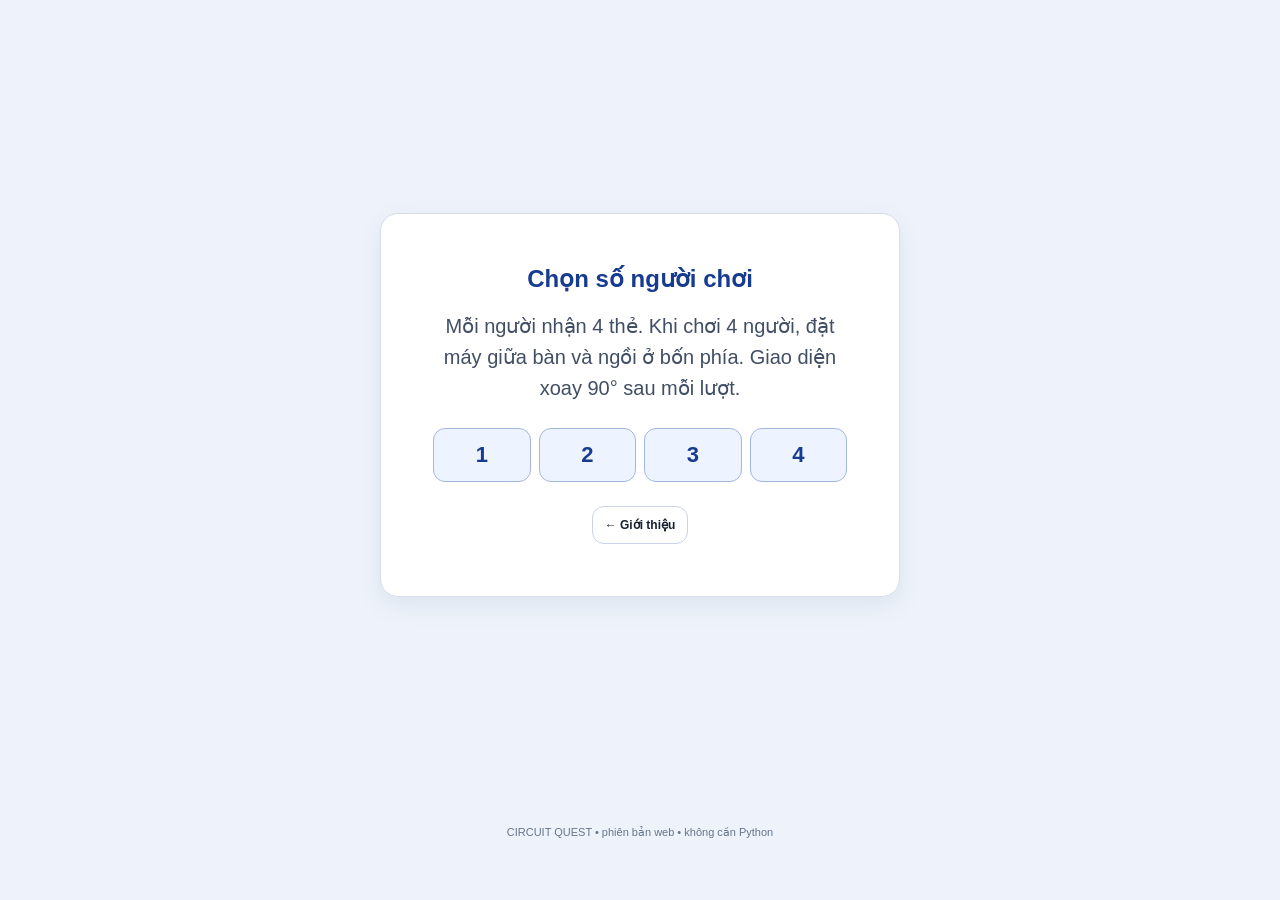
==== play.html @ 6aaeb9d3 "Đặt bài trên tay cùng các nút lượt cạnh phải bàn" ====
<!doctype html>
<html lang="vi">
<head>
  <meta charset="utf-8">
  <meta name="viewport" content="width=device-width,initial-scale=1,viewport-fit=cover">
  <meta name="theme-color" content="#173b8f">
  <title>Chơi Circuit Quest</title>
  <link rel="stylesheet" href="style.css?v=hand-sidebar">
</head>
<body>
  <main id="setup" class="setup-screen">
    <section class="panel setup-box">
      <h1>Chọn số người chơi</h1>
      <p>Mỗi người nhận 4 thẻ. Khi chơi 4 người, đặt máy giữa bàn và ngồi ở bốn phía. Giao diện xoay 90° sau mỗi lượt.</p>
      <div class="player-options" aria-label="Số người chơi">
        <button data-players="1" aria-label="1 người chơi">1</button>
        <button data-players="2" aria-label="2 người chơi">2</button>
        <button data-players="3" aria-label="3 người chơi">3</button>
        <button data-players="4" aria-label="4 người chơi">4</button>
      </div>
      <a href="index.html" class="small-btn">← Giới thiệu</a>
    </section>
  </main>
  <section id="handoff" class="setup-screen" hidden>
    <div class="panel setup-box"><h1 id="handoffTitle"></h1><p>Chuyền thiết bị cho người chơi đến lượt.</p><button id="readyBtn" class="primary-btn">Xem bài của tôi</button></div>
  </section>
  <div id="playScreen" hidden>
  <header class="topbar">
    <div>
      <a class="brand" href="index.html" aria-label="Circuit Quest – về trang giới thiệu">CIRCUIT QUEST</a>
      <div id="turnLabel" class="subtitle" aria-live="polite"></div>
    </div>
    <div id="status" class="status-pill">Sẵn sàng</div>
  </header>

  <main class="app-shell">
    <section class="panel mission-panel">
          <div class="section-title">NHIỆM VỤ</div>
          <div id="missionBox" class="mission-box">
            <div class="empty-title">CHƯA CÓ NHIỆM VỤ</div>
            <div class="muted">Chọn DỄ / TRUNG BÌNH / KHÓ rồi bấm TẠO NHIỆM VỤ.</div>
          </div>
        </section>

    <section class="panel control-panel">
      <div class="section-title">CHỌN MỨC ĐỘ</div>
      <div class="mode-grid">
        <button class="mode-btn active easy" data-mode="EASY">DỄ</button>
        <button class="mode-btn medium" data-mode="MEDIUM">TRUNG BÌNH</button>
        <button class="mode-btn hard" data-mode="HARD">KHÓ</button>
      </div>
      <button id="newMissionBtn" class="primary-btn">⚡ TẠO NHIỆM VỤ</button>
      <button id="resetBtn" class="secondary-btn">↺ DỌN BÀN</button>
    </section>

    <section class="panel board-panel">
        <div class="board-header">
          <div>
            <div class="section-title">BÀN CHƠI 25 Ô</div>
            <div id="boardHint" class="hint">Chạm ô trống để đặt linh kiện. Chạm thẻ đã đặt để chọn thẻ đó.</div>
          </div>
          <div class="board-actions">
            <button id="removeBtn" class="small-btn">🗑 GỠ THẺ</button>
            <button id="clearSelectionBtn" class="small-btn">✕ BỎ CHỌN</button>
            <button id="checkBtn" class="success-btn">✓ KIỂM TRA MẠCH</button>
          </div>
        </div>

        <div class="board-row">
          <div id="board" class="board" aria-label="Bàn chơi 25 ô"></div>
          <aside class="player-sidebar" aria-label="Thao tác lượt và bài trên tay">
            <section id="turnControls" class="turn-controls">
              <strong id="pileLabel"></strong>
              <button id="drawBtn" class="small-btn">Rút 1 thẻ</button>
              <button id="nextBtn" class="small-btn">Kết thúc lượt →</button>
            </section>
            <section class="inventory-panel">
              <div class="section-title">BÀI TRÊN TAY</div>
              <div id="selectionHint" class="selection-hint">Chưa chọn linh kiện.</div>
              <div id="inventory" class="inventory"></div>
            </section>
          </aside>
        </div>

        <div class="legend">
          <span><i class="dot source"></i>Nguồn</span>
          <span><i class="dot load"></i>Điện trở / đèn</span>
          <span><i class="dot wire"></i>Dây dẫn</span>
          <span><i class="dot meter"></i>Đồng hồ</span>
        </div>
      </section>

    <section class="panel result-panel">
      <div class="section-title">KẾT QUẢ KIỂM TRA</div>
      <div id="result" class="result neutral">Chưa kiểm tra.</div>
    </section>

    <section class="panel help-panel">
      <details>
        <summary>Ảnh linh kiện của bạn</summary>
        <p>Website đã sẵn sàng đọc ảnh riêng của bạn. Đặt ảnh vào <code>assets/cards/</code> với tên <code>A01.png</code> đến <code>A15.png</code>. Mỗi ảnh sẽ tự xuất hiện trong kho và trên thẻ tương ứng.</p>
      </details>
    </section>
  </main>

  </div>
  <footer class="footer">CIRCUIT QUEST • phiên bản web • không cần Python</footer>
  <script src="app.js?v=board-layout"></script>
</body>
</html>
---- style.css ----
:root{
  --blue:#173b8f;
  --blue2:#2858bd;
  --green:#15803d;
  --red:#b91c1c;
  --orange:#b45309;
  --line:#d7ddea;
  --bg:#eef3fb;
  --panel:#ffffff;
  --text:#182230;
  --muted:#64748b;
  --shadow:0 8px 26px rgba(20,45,90,.08);
}
*{box-sizing:border-box}
html,body{margin:0;min-height:100%;font-family:Inter,Segoe UI,Arial,sans-serif;background:var(--bg);color:var(--text)}
body{padding-bottom:env(safe-area-inset-bottom)}
button{font:inherit;touch-action:manipulation;cursor:pointer}
code{font-family:ui-monospace,SFMono-Regular,Consolas,monospace}
.topbar{position:sticky;top:0;z-index:30;display:flex;align-items:center;justify-content:space-between;padding:12px 18px;background:linear-gradient(135deg,#15367f,#2858bd);color:#fff;box-shadow:0 3px 14px rgba(0,0,0,.14)}
.brand{font-size:clamp(23px,3.2vw,34px);font-weight:900;letter-spacing:.5px}.subtitle{opacity:.9;font-size:12px;margin-top:2px}
.status-pill{padding:7px 11px;border-radius:999px;background:rgba(255,255,255,.14);font-weight:800;font-size:12px;white-space:nowrap}
.app-shell{max-width:1540px;margin:0 auto;padding:14px}
.panel{background:var(--panel);border:1px solid var(--line);border-radius:18px;box-shadow:var(--shadow)}
.control-panel{padding:14px}.section-title{font-weight:900;color:var(--blue);font-size:15px;letter-spacing:.3px}
.mode-grid{display:grid;grid-template-columns:repeat(3,1fr);gap:10px;margin:12px 0}
.mode-btn,.primary-btn,.secondary-btn,.small-btn,.success-btn{border:1px solid #c9d2e6;border-radius:12px;padding:11px 12px;background:#fff;font-weight:800}
.mode-btn{min-height:48px}.mode-btn.active{border:2px solid var(--blue);background:#eaf0ff;color:var(--blue)}
.mode-btn.easy.active{box-shadow:inset 0 -4px 0 #5b8def}.mode-btn.medium.active{box-shadow:inset 0 -4px 0 #d99f25}.mode-btn.hard.active{box-shadow:inset 0 -4px 0 #c94b4b}
.primary-btn{width:100%;background:var(--blue);color:#fff;border-color:var(--blue);min-height:48px}.secondary-btn{width:100%;margin-top:8px;background:#f8fafc}
.layout{display:grid;grid-template-columns:minmax(320px,410px) 1fr;gap:14px;margin-top:14px}.left-column{display:flex;flex-direction:column;gap:14px}
.mission-panel,.inventory-panel,.board-panel,.result-panel,.help-panel{padding:14px}.mission-box{margin-top:10px;border:1px solid #c9d7ee;border-radius:16px;padding:14px;background:linear-gradient(180deg,#f8fbff,#ffffff);min-height:265px}
.empty-title{font-weight:900;font-size:18px;margin-bottom:8px}.muted,.hint{color:var(--muted);font-size:12px;line-height:1.5}
.mission-top{display:flex;align-items:flex-start;justify-content:space-between;gap:12px}.mission-title{font-size:21px;font-weight:900;line-height:1.2}.difficulty-tag{font-weight:900;padding:6px 9px;border-radius:999px;background:#eaf0ff;color:var(--blue);font-size:11px;white-space:nowrap}
.mission-summary{margin-top:12px;display:grid;gap:8px}.mission-block{border:1px solid #e2e8f0;border-radius:12px;padding:10px;background:#fff}.mission-block .label{font-size:10px;letter-spacing:.5px;color:#64748b;font-weight:900;margin-bottom:3px}.mission-block .value{font-size:13px;line-height:1.45;font-weight:750}.goal-box{margin-top:10px;padding:12px;border-radius:13px;background:#fff8d9;border:1px solid #eed47c}.goal-label{font-size:10px;letter-spacing:.5px;color:#8a6110;font-weight:900}.goal-value{font-size:25px;font-weight:950;color:#7a5200;margin-top:2px}.parts{display:grid;gap:6px}.part-row{display:flex;align-items:center;justify-content:space-between;gap:8px;font-size:12px;padding:5px 0;border-bottom:1px dashed #e5e7eb}.part-row:last-child{border-bottom:0}.part-name{font-weight:750}.part-count{font-weight:900;color:var(--blue)}
.selection-hint{margin-top:8px;padding:8px 10px;border-radius:10px;background:#eef4ff;border:1px solid #bfd1f4;color:#1e40af;font-size:12px;font-weight:800;min-height:36px;display:flex;align-items:center}
.inventory{display:grid;grid-template-columns:repeat(2,minmax(0,1fr));gap:8px;margin-top:10px;max-height:620px;overflow:auto;padding:2px}.card-btn{min-height:112px;border-radius:14px;border:1px solid #cbd5e1;padding:7px;background:#fff;text-align:left;position:relative;display:grid;grid-template-columns:72px 1fr;gap:8px;align-items:center}.card-btn:disabled{opacity:.35;cursor:not-allowed}.card-btn.selected{outline:3px solid #8ab1ff;background:#eef4ff}.card-btn.selected::after{content:'ĐANG CHỌN';position:absolute;top:5px;right:6px;font-size:8px;font-weight:900;color:#1d4ed8}.card-art{width:72px;height:84px;border-radius:10px;background:#f8fafc;display:flex;align-items:center;justify-content:center;overflow:hidden;border:1px solid #e2e8f0}.card-art img,.board-art img{width:100%;height:100%;object-fit:contain;display:block}.card-copy{min-width:0}.card-name{font-weight:900;font-size:12px;line-height:1.25}.card-meta{display:flex;justify-content:space-between;gap:5px;color:#64748b;font-size:10px;margin-top:6px}.stock{font-weight:900;color:#334155}.stock.empty{color:#b91c1c}.art-fallback{font-size:11px;font-weight:950;text-align:center;color:#475569;padding:4px}.asset-missing{font-size:8px;color:#94a3b8;text-align:center;padding:3px}.art-fallback{display:none}
.wire-svg{width:70px;height:82px}.wire-svg.board-wire{width:74%;height:74%;max-width:90px;max-height:90px}.wire-line{stroke:#8b5a22;stroke-width:8;stroke-linecap:round}.wire-port{fill:#d7a957}.wire-center{fill:#9c6d2d}.wire-invalid{stroke:#dc2626;stroke-width:2;stroke-dasharray:3 3;fill:none}
.board-panel{min-width:0}.board-header{display:flex;justify-content:space-between;gap:12px;align-items:flex-start;margin-bottom:10px}.board-actions{display:flex;gap:8px;flex-wrap:wrap;justify-content:flex-end}.small-btn{font-size:12px}.small-btn:disabled{opacity:.45}.success-btn{background:#15803d;color:#fff;border-color:#15803d;min-height:44px}
.board{display:grid;grid-template-columns:repeat(5,minmax(78px,1fr));gap:8px;max-width:930px;margin:0 auto}.cell{aspect-ratio:1;min-height:92px;border:2px solid #d9dfeb;border-radius:14px;background:#f8fafc;display:flex;flex-direction:column;align-items:center;justify-content:center;position:relative;transition:.15s;padding:6px;overflow:hidden}.cell.empty:hover{border-color:#7da4ea;transform:translateY(-1px)}.cell.selected{outline:4px solid #bcd2ff}.cell-num{font-size:9px;color:#94a3b8;font-weight:900;position:absolute;top:6px;left:6px;z-index:3}.cell-code{font-weight:900;font-size:14px;margin-top:3px}.cell-name{font-size:9px;color:#475569;margin-top:3px;text-align:center;padding:0 3px;line-height:1.2}.cell-info{font-size:8px;color:#64748b;margin-top:3px}.cell[data-kind="source"]{background:#eaf4ff}.cell[data-kind="resistor"],.cell[data-kind="lamp"]{background:#fff8da}.cell[data-kind="wire"]{background:#f1f5f9}.cell[data-kind="ammeter"],.cell[data-kind="voltmeter"]{background:#eef9ea}.cell.invalid{border-color:#ef4444;background:#fff1f2}.board-art{width:72px;height:66px;display:flex;align-items:center;justify-content:center}.board-art img{max-width:100%;max-height:100%;object-fit:contain}.selection-badge{position:absolute;right:6px;top:6px;background:#1d4ed8;color:#fff;border-radius:999px;font-size:8px;padding:3px 5px;font-weight:900;z-index:4}
.legend{display:flex;gap:14px;flex-wrap:wrap;margin-top:12px;justify-content:center;font-size:11px;color:#64748b}.dot{width:10px;height:10px;display:inline-block;border-radius:50%;margin-right:5px;vertical-align:-1px}.dot.source{background:#73a7ee}.dot.load{background:#f3cf54}.dot.wire{background:#94a3b8}.dot.meter{background:#70b36b}
.result{margin-top:10px;border-radius:14px;padding:14px;font-weight:750;line-height:1.55;white-space:pre-line}.result.neutral{background:#f8fafc;border:1px solid var(--line);color:#475569}.result.success{background:#ecfdf3;border:1px solid #9bd8b3;color:#166534}.result.fail{background:#fff1f2;border:1px solid #f1b0b8;color:#991b1b}.result.warn{background:#fff8eb;border:1px solid #f5cc88;color:#92400e}
.help-panel details{font-size:12px;color:#475569}.help-panel summary{cursor:pointer;font-weight:850;color:#334155}.help-panel p{line-height:1.5}
.footer{text-align:center;color:#64748b;font-size:11px;padding:16px}
@media (max-width:980px){.layout{grid-template-columns:1fr}.inventory{max-height:none}.board-header{flex-direction:column}.board-actions{justify-content:flex-start}.board{max-width:800px}}
@media (max-width:700px) and (orientation:portrait){.app-shell{padding:8px}.topbar{padding:10px 12px}.brand{font-size:22px}.subtitle{font-size:10px}.mode-grid{grid-template-columns:1fr}.layout{grid-template-columns:1fr}.inventory{grid-template-columns:repeat(2,minmax(0,1fr));max-height:none}.card-btn{grid-template-columns:58px 1fr;min-height:96px}.card-art{width:58px;height:72px}.board{gap:5px}.cell{min-height:62px;border-radius:11px}.cell-num{font-size:7px;top:4px;left:4px}.cell-code{font-size:12px}.cell-name{font-size:7px}.cell-info{font-size:7px}.board-art{width:50px;height:46px}.board-actions{width:100%}.small-btn,.success-btn{flex:1;min-height:42px}.mission-title{font-size:18px}.goal-value{font-size:22px}}
@media (orientation:landscape) and (max-height:720px){
  .app-shell{padding:10px;max-width:1500px}.topbar{padding:8px 14px}.brand{font-size:24px}.subtitle{font-size:10px}
  .control-panel{padding:9px}.mode-grid{margin:7px 0;gap:7px}.mode-btn,.primary-btn,.secondary-btn{padding:8px 10px;min-height:38px}.secondary-btn{margin-top:6px}
  .layout{grid-template-columns:340px 1fr;gap:10px;margin-top:10px}.left-column{gap:10px}.mission-panel,.inventory-panel,.board-panel,.result-panel,.help-panel{padding:10px}
  .mission-box{min-height:210px;padding:10px}.inventory{grid-template-columns:1fr 1fr;max-height:260px;gap:6px}.card-btn{min-height:82px;grid-template-columns:54px 1fr;padding:5px}.card-art{width:54px;height:64px}.board{gap:5px;max-width:760px}.cell{min-height:70px}.board-art{width:54px;height:48px}.cell-name{font-size:8px}.cell-info{font-size:7px}
}
@media (min-width:1200px){.layout{grid-template-columns:390px 1fr}.board{grid-template-columns:repeat(5,minmax(100px,1fr));gap:10px}.cell{min-height:112px}.board-art{width:84px;height:78px}.card-btn{min-height:122px}}

/* ===== COMPONENT ART SIZE UPDATE ===== */
.card-btn{min-height:168px;grid-template-columns:120px 1fr;gap:10px;padding:8px}
.card-art{width:120px;height:148px}
.card-name{font-size:13px}
.card-meta{font-size:11px;margin-top:8px}

/* Make the component picture dominate each board cell. */
.cell{padding:3px}
.board-art{width:100%;height:calc(100% - 8px);min-height:0;padding:5px 8px;display:flex;align-items:center;justify-content:center}
.board-art img{width:100%;height:100%;max-width:100%;max-height:100%;object-fit:contain}
.wire-svg.board-wire{width:94%;height:94%;max-width:none;max-height:none}
.cell-name{position:absolute;left:6px;right:6px;bottom:4px;margin:0;padding:2px 5px;font-size:9px;background:rgba(255,255,255,.86);border-radius:7px;z-index:2;white-space:nowrap;overflow:hidden;text-overflow:ellipsis}

@media (min-width:1200px){
  .card-btn{min-height:178px;grid-template-columns:132px 1fr}
  .card-art{width:132px;height:158px}
  .board-art{height:calc(100% - 6px);padding:4px 7px}
  .wire-svg.board-wire{width:96%;height:96%}
}

@media (max-width:700px) and (orientation:portrait){
  .card-btn{min-height:132px;grid-template-columns:92px 1fr;gap:8px}
  .card-art{width:92px;height:112px}
  .card-name{font-size:11px}
  .card-meta{font-size:10px}
  .board-art{height:calc(100% - 6px);padding:4px}
  .cell-name{font-size:7px;left:4px;right:4px;bottom:3px}
}

@media (orientation:landscape) and (max-height:720px){
  .card-btn{min-height:132px;grid-template-columns:92px 1fr}
  .card-art{width:92px;height:112px}
  .board-art{height:calc(100% - 6px);padding:4px 6px}
}
.card-art,.board.paint-ready .cell{touch-action:none}
.card-btn,.cell{user-select:none;-webkit-user-select:none}
.card-btn:enabled .card-art{cursor:grab}
.card-btn.drag-source{outline:3px solid #8ab1ff}
.board .cell.drop-target{outline:3px solid #2563eb;outline-offset:-3px;background:#dbeafe}

[hidden]{display:none!important}
.welcome,.setup-screen{min-height:90vh;display:flex;align-items:center;justify-content:center;padding:clamp(24px,6vw,88px);gap:6vw}
.welcome{background:radial-gradient(ellipse at 85% 48%,#cddfff,transparent 55%),#f1f6ff;overflow:hidden}
.welcome-copy{max-width:36rem}
.welcome h1,.setup-box h1{color:#173b8f;margin:0;line-height:1.08}
.welcome h1{font-size:clamp(54px,7vw,104px);letter-spacing:-.06em}
.welcome p,.setup-box p{font-size:clamp(16px,2vw,20px);line-height:1.55;color:#414e64}
.welcome .primary-btn{width:auto;padding:14px 24px}
.cover-cards{display:flex;align-items:center;padding:24px 0}
.cover-cards img{width:clamp(78px,10vw,168px);aspect-ratio:2/3;object-fit:contain;background:white;border:1px solid #bdcde5;border-radius:14px;box-shadow:0 12px 25px #183d7129}
.cover-cards img:first-child{transform:rotate(-12deg) translateY(8%)}.cover-cards img:nth-child(2){z-index:1}.cover-cards img:last-child{transform:rotate(12deg) translateY(8%)}
.setup-box{max-width:520px;text-align:center;padding:clamp(22px,5vw,52px)}
.player-options{display:flex;gap:8px;margin:24px 0}.player-options button{flex:1;background:#edf3ff;color:#173b8f;border:1px solid #a3b7de;border-radius:12px;min-height:54px;font-weight:bold;font-size:22px}
#playScreen .topbar,#handoff .primary-btn{background:var(--turn-color)}
#handoff h1{color:var(--turn-color)}
#turnLabel{font-size:16px;font-weight:700;opacity:1}
.turn-controls{padding:12px 16px;border-left:7px solid var(--turn-color);display:flex;align-items:center;gap:10px;flex-wrap:wrap;margin-bottom:12px}
.turn-controls strong{margin-right:auto}.turn-controls button:disabled{opacity:.5}
@media(max-width:700px){.welcome{flex-direction:column;text-align:center}.cover-cards img{width:24vw;max-width:125px}}

.board-row{min-width:0}
.board-row:has(>.turn-controls){display:grid;grid-template-columns:minmax(0,1fr) clamp(72px,15%,112px);gap:6px;align-items:start}
.board-row:has(>.turn-controls) .board{width:100%;grid-template-columns:repeat(5,minmax(0,1fr));gap:3px}
.board-row:has(>.turn-controls) .cell{width:100%;min-width:0;min-height:0}
.board-row .turn-controls{display:grid;gap:6px;padding:0 0 0 5px;margin:0;border:0;border-left:3px solid var(--turn-color);border-radius:0;box-shadow:none}
.board-row .turn-controls strong{font-size:12px;line-height:1.25}
.board-row .turn-controls button{padding:5px 3px;min-height:44px;font-size:12px}
.board-row #nextBtn{background:var(--turn-color);color:white}
@media(max-width:980px),(pointer:coarse) and (max-height:720px){
  .layout{grid-template-columns:minmax(0,1fr)}
}
body.table-game{overflow:hidden}
.table-game #playScreen{
  position:fixed;left:50%;top:50%;translate:-50% -50%;rotate:var(--seat-angle,0deg);
  width:100vw;height:100vh;width:100dvw;height:100dvh;
  background:var(--bg);overflow:auto;overscroll-behavior:contain;container-type:inline-size;
}
.table-game #playScreen.side-seat{width:100vh;height:100vw;width:100dvh;height:100dvw}
.table-game .footer{display:none}
.table-game .board-header{flex-direction:row;align-items:center;flex-wrap:wrap;gap:4px}
.table-game .board-actions{width:auto;gap:4px}
.table-game .board-actions button{flex:auto;font-size:11px;min-height:36px;padding:4px 8px}
.table-game .topbar{padding:6px 12px}
.table-game .brand{font-size:16px}
@media(prefers-reduced-motion:no-preference){
  .table-game #playScreen{transition:rotate .24s ease-out}
}

a.primary-btn,a.small-btn,a.brand{display:inline-block;text-decoration:none}
a.small-btn,a.brand{color:inherit}

#playScreen{container-type:inline-size}
.app-shell{
  display:grid;grid-template-columns:repeat(2,minmax(0,1fr));
  max-width:1180px;gap:12px;padding:12px;margin-inline:auto
}
.app-shell>.panel{grid-column:1/-1;min-width:0}
.app-shell>.mission-panel,.app-shell>.control-panel{grid-column:auto}
.mission-panel .mission-box{min-height:0;max-height:15rem;overflow:auto;padding:10px}
.mission-summary{grid-template-columns:repeat(auto-fit,minmax(min(100%,140px),1fr))}
.board-row{width:100%;max-width:1040px;margin-inline:auto;display:grid;grid-template-columns:minmax(0,1fr) clamp(72px,12%,112px);align-items:start;gap:8px}
.board-row .board{grid-template-columns:repeat(5,minmax(0,1fr));width:100%;max-width:none}
.board-row .cell{width:100%;min-width:0;min-height:0}
.inventory-panel .inventory{grid-template-columns:repeat(auto-fill,minmax(min(100%,195px),1fr));max-height:none}
.inventory-panel .card-btn{min-width:0;min-height:140px;grid-template-columns:minmax(0,1.2fr) minmax(0,1fr);padding:8px;gap:8px}
.inventory-panel .card-art{width:100%;height:120px}
.inventory-panel .card-name{font-size:15px}
@container (max-width:600px){
  .app-shell{gap:6px;padding:6px}
  .app-shell>.panel{padding:8px}
  .mission-panel .mission-box{max-height:10.5rem;padding:6px}
  .mission-top{flex-wrap:wrap;gap:3px}
  .mission-title{font-size:15px}
  .mode-grid{grid-template-columns:1fr;gap:3px;margin:5px 0}
  .control-panel button{min-height:32px;padding:4px;font-size:12px}
  .inventory-panel .inventory{grid-template-columns:repeat(2,minmax(0,1fr))}
  .inventory-panel .card-btn{grid-template-columns:1fr;gap:4px}
  .inventory-panel .card-art{height:106px}
}
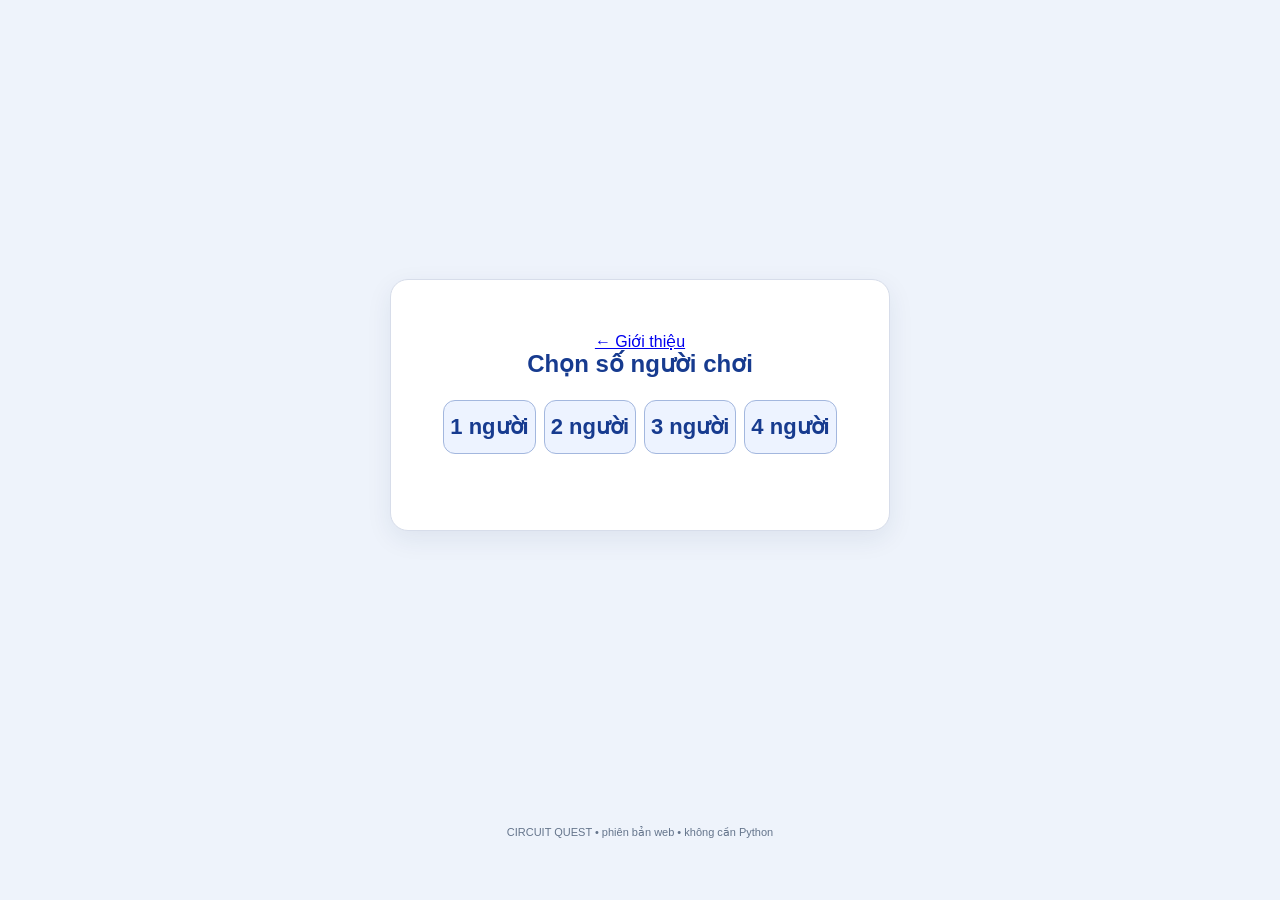
==== commit a5a86d15: "Rút gọn màn hình chọn người chơi" ====
--- a/play.html
+++ b/play.html
@@ -5,20 +5,31 @@
   <meta name="viewport" content="width=device-width,initial-scale=1,viewport-fit=cover">
   <meta name="theme-color" content="#173b8f">
   <title>Chơi Circuit Quest</title>
-  <link rel="stylesheet" href="style.css?v=hand-sidebar">
+  <link rel="stylesheet" href="style.css?v=player-picker">
 </head>
 <body>
   <main id="setup" class="setup-screen">
     <section class="panel setup-box">
-      <h1>Chọn số người chơi</h1>
-      <p>Mỗi người nhận 4 thẻ. Khi chơi 4 người, đặt máy giữa bàn và ngồi ở bốn phía. Giao diện xoay 90° sau mỗi lượt.</p>
-      <div class="player-options" aria-label="Số người chơi">
-        <button data-players="1" aria-label="1 người chơi">1</button>
-        <button data-players="2" aria-label="2 người chơi">2</button>
-        <button data-players="3" aria-label="3 người chơi">3</button>
-        <button data-players="4" aria-label="4 người chơi">4</button>
+      <a href="index.html" class="setup-back">← Giới thiệu</a>
+      <h1 id="player-count-title">Chọn số người chơi</h1>
+      <div class="player-options" role="group" aria-labelledby="player-count-title">
+        <button type="button" data-players="1" aria-label="1 người chơi">
+          <span class="seat-pieces" aria-hidden="true"><i></i></span>
+          <span class="seat-label"><strong>1</strong> người</span>
+        </button>
+        <button type="button" data-players="2" aria-label="2 người chơi">
+          <span class="seat-pieces" aria-hidden="true"><i></i><i></i></span>
+          <span class="seat-label"><strong>2</strong> người</span>
+        </button>
+        <button type="button" data-players="3" aria-label="3 người chơi">
+          <span class="seat-pieces" aria-hidden="true"><i></i><i></i><i></i></span>
+          <span class="seat-label"><strong>3</strong> người</span>
+        </button>
+        <button type="button" data-players="4" aria-label="4 người chơi">
+          <span class="seat-pieces" aria-hidden="true"><i></i><i></i><i></i><i></i></span>
+          <span class="seat-label"><strong>4</strong> người</span>
+        </button>
       </div>
-      <a href="index.html" class="small-btn">← Giới thiệu</a>
     </section>
   </main>
   <section id="handoff" class="setup-screen" hidden>
@@ -105,6 +116,6 @@
 
   </div>
   <footer class="footer">CIRCUIT QUEST • phiên bản web • không cần Python</footer>
-  <script src="app.js?v=board-layout"></script>
+  <script src="app.js?v=redeal-1"></script>
 </body>
 </html>
--- a/style.css
+++ b/style.css
@@ -112,12 +112,9 @@
 @media(max-width:700px){.welcome{flex-direction:column;text-align:center}.cover-cards img{width:24vw;max-width:125px}}
 
 .board-row{min-width:0}
-.board-row:has(>.turn-controls){display:grid;grid-template-columns:minmax(0,1fr) clamp(72px,15%,112px);gap:6px;align-items:start}
-.board-row:has(>.turn-controls) .board{width:100%;grid-template-columns:repeat(5,minmax(0,1fr));gap:3px}
-.board-row:has(>.turn-controls) .cell{width:100%;min-width:0;min-height:0}
 .board-row .turn-controls{display:grid;gap:6px;padding:0 0 0 5px;margin:0;border:0;border-left:3px solid var(--turn-color);border-radius:0;box-shadow:none}
 .board-row .turn-controls strong{font-size:12px;line-height:1.25}
-.board-row .turn-controls button{padding:5px 3px;min-height:44px;font-size:12px}
+.board-row .turn-controls button{width:100%;padding:10px 5px;min-height:56px;font-size:16px;line-height:1.2}
 .board-row #nextBtn{background:var(--turn-color);color:white}
 @media(max-width:980px),(pointer:coarse) and (max-height:720px){
   .layout{grid-template-columns:minmax(0,1fr)}
@@ -151,11 +148,16 @@
 .app-shell>.mission-panel,.app-shell>.control-panel{grid-column:auto}
 .mission-panel .mission-box{min-height:0;max-height:15rem;overflow:auto;padding:10px}
 .mission-summary{grid-template-columns:repeat(auto-fit,minmax(min(100%,140px),1fr))}
-.board-row{width:100%;max-width:1040px;margin-inline:auto;display:grid;grid-template-columns:minmax(0,1fr) clamp(72px,12%,112px);align-items:start;gap:8px}
-.board-row .board{grid-template-columns:repeat(5,minmax(0,1fr));width:100%;max-width:none}
+.board-row{width:100%;max-width:1040px;margin-inline:auto;display:grid;grid-template-columns:minmax(0,1fr) clamp(104px,29%,315px);align-items:start;gap:8px}
+.board-row .board{gap:4px;grid-template-columns:repeat(5,minmax(0,1fr));width:100%;max-width:none}
 .board-row .cell{width:100%;min-width:0;min-height:0}
-.inventory-panel .inventory{grid-template-columns:repeat(auto-fill,minmax(min(100%,195px),1fr));max-height:none}
-.inventory-panel .card-btn{min-width:0;min-height:140px;grid-template-columns:minmax(0,1.2fr) minmax(0,1fr);padding:8px;gap:8px}
+.player-sidebar{display:grid;gap:12px;min-width:0}
+.player-sidebar .inventory-panel{padding:0;min-width:0}
+.player-sidebar .selection-hint{overflow-wrap:anywhere}
+.inventory-panel .inventory{grid-template-columns:repeat(auto-fit,minmax(min(100%,132px),1fr));max-height:30rem}
+.player-sidebar .turn-controls{padding:0;border:0;gap:8px}
+.player-sidebar #drawBtn{border:2px solid var(--turn-color)}
+.inventory-panel .card-btn{min-width:0;min-height:140px;grid-template-columns:minmax(0,1fr);padding:6px;gap:6px}
 .inventory-panel .card-art{width:100%;height:120px}
 .inventory-panel .card-name{font-size:15px}
 @container (max-width:600px){
@@ -166,7 +168,9 @@
   .mission-title{font-size:15px}
   .mode-grid{grid-template-columns:1fr;gap:3px;margin:5px 0}
   .control-panel button{min-height:32px;padding:4px;font-size:12px}
-  .inventory-panel .inventory{grid-template-columns:repeat(2,minmax(0,1fr))}
+  .inventory-panel .inventory{grid-template-columns:minmax(0,1fr);max-height:18rem}
   .inventory-panel .card-btn{grid-template-columns:1fr;gap:4px}
-  .inventory-panel .card-art{height:106px}
+  .inventory-panel .card-art{height:74px}
+  .inventory-panel .card-btn{min-height:110px}
+  .board-row .turn-controls button{font-size:15px}
 }
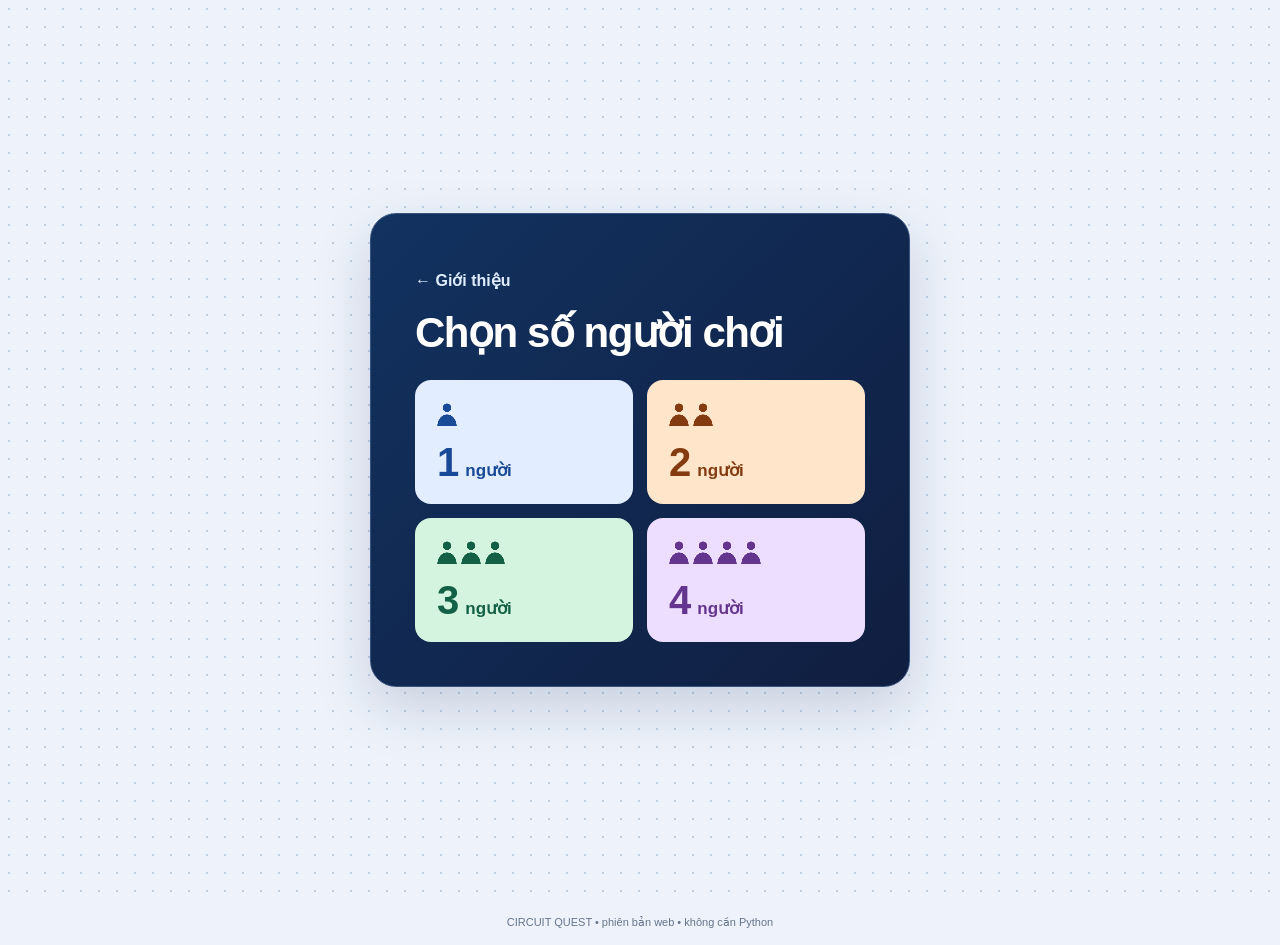
==== commit ecdc9eec: "Nạp giao diện chọn người chơi mới" ====
--- a/play.html
+++ b/play.html
@@ -5,7 +5,7 @@
   <meta name="viewport" content="width=device-width,initial-scale=1,viewport-fit=cover">
   <meta name="theme-color" content="#173b8f">
   <title>Chơi Circuit Quest</title>
-  <link rel="stylesheet" href="style.css?v=player-picker">
+  <link rel="stylesheet" href="style.css?v=seat-cards">
 </head>
 <body>
   <main id="setup" class="setup-screen">
--- a/style.css
+++ b/style.css
@@ -103,7 +103,42 @@
 .cover-cards img{width:clamp(78px,10vw,168px);aspect-ratio:2/3;object-fit:contain;background:white;border:1px solid #bdcde5;border-radius:14px;box-shadow:0 12px 25px #183d7129}
 .cover-cards img:first-child{transform:rotate(-12deg) translateY(8%)}.cover-cards img:nth-child(2){z-index:1}.cover-cards img:last-child{transform:rotate(12deg) translateY(8%)}
 .setup-box{max-width:520px;text-align:center;padding:clamp(22px,5vw,52px)}
-.player-options{display:flex;gap:8px;margin:24px 0}.player-options button{flex:1;background:#edf3ff;color:#173b8f;border:1px solid #a3b7de;border-radius:12px;min-height:54px;font-weight:bold;font-size:22px}
+#setup{
+  min-height:100svh;padding:clamp(14px,4vw,52px);
+  background-color:#eef3fb;
+  background-image:radial-gradient(#bdd0e4 1px,transparent 1px);
+  background-size:18px 18px
+}
+#setup .setup-box{
+  width:100%;max-width:540px;padding:clamp(20px,5vw,44px);text-align:left;
+  color:#fff;background:linear-gradient(135deg,#123260,#101e40);
+  border:1px solid #375580;border-radius:26px;box-shadow:0 20px 56px #152e582e
+}
+.setup-back{display:inline-flex;align-items:center;min-height:44px;color:#e0ecff;text-decoration:none;font-weight:650}
+.setup-back:hover{text-decoration:underline}
+#setup h1{color:#fff;font-size:clamp(27px,5vw,42px);letter-spacing:-.035em;margin:8px 0 24px}
+.player-options{display:grid;grid-template-columns:repeat(2,minmax(0,1fr));gap:clamp(8px,2vw,14px)}
+.player-options button{
+  --ink:#184a97;--paper:#e2edff;
+  display:flex;flex-direction:column;align-items:flex-start;justify-content:space-between;
+  gap:16px;min-height:112px;padding:clamp(12px,3vw,22px);
+  color:var(--ink);background:var(--paper);border:0;border-radius:16px;text-align:left
+}
+.player-options [data-players="2"]{--ink:#843b10;--paper:#ffe6cb}
+.player-options [data-players="3"]{--ink:#126146;--paper:#d5f4df}
+.player-options [data-players="4"]{--ink:#64358e;--paper:#edddff}
+.seat-pieces{display:flex;gap:4px}
+.seat-pieces i{width:clamp(13px,3vw,20px);height:24px;background:radial-gradient(circle at 50% 24%,currentColor 0 4px,transparent 4.5px),radial-gradient(ellipse at 50% 100%,currentColor 0 67%,transparent 69%) bottom/100% 12px no-repeat}
+.seat-label{display:flex;gap:6px;align-items:baseline;font-size:17px;font-weight:650}
+.seat-label strong{font-size:clamp(28px,5vw,40px);line-height:1}
+#setup :focus-visible{outline:3px solid #ffe169;outline-offset:3px}
+@media(hover:hover){.player-options button:hover{box-shadow:inset 0 0 0 2px var(--ink)}}
+.player-options button:active{transform:scale(.98)}
+@media(max-height:500px) and (min-width:560px){
+  #setup .setup-box{max-width:740px;padding:16px 24px 24px}
+  .player-options{grid-template-columns:repeat(4,minmax(0,1fr))}
+  #setup h1{margin:2px 0 14px}
+}
 #playScreen .topbar,#handoff .primary-btn{background:var(--turn-color)}
 #handoff h1{color:var(--turn-color)}
 #turnLabel{font-size:16px;font-weight:700;opacity:1}
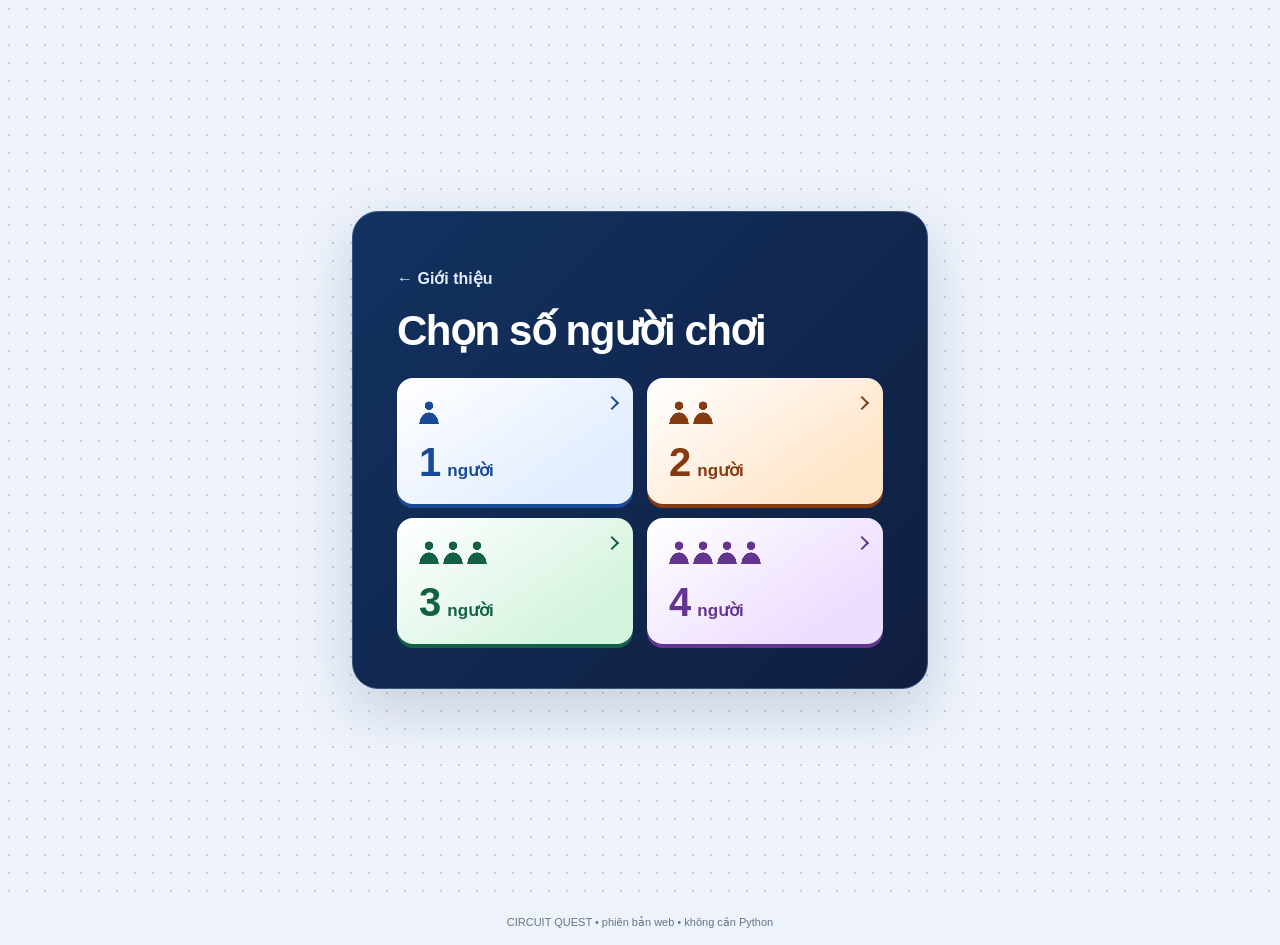
==== commit 12fc5b9e: "Thông báo màu theo lượt trên điện thoại: play.html" ====
--- a/play.html
+++ b/play.html
@@ -5,7 +5,7 @@
   <meta name="viewport" content="width=device-width,initial-scale=1,viewport-fit=cover">
   <meta name="theme-color" content="#173b8f">
   <title>Chơi Circuit Quest</title>
-  <link rel="stylesheet" href="style.css?v=seat-cards">
+  <link rel="stylesheet" href="style.css?v=phone-turn">
 </head>
 <body>
   <main id="setup" class="setup-screen">
@@ -35,6 +35,7 @@
   <section id="handoff" class="setup-screen" hidden>
     <div class="panel setup-box"><h1 id="handoffTitle"></h1><p>Chuyền thiết bị cho người chơi đến lượt.</p><button id="readyBtn" class="primary-btn">Xem bài của tôi</button></div>
   </section>
+  <dialog id="phoneTurn" aria-label="Thông báo lượt chơi"></dialog>
   <div id="playScreen" hidden>
   <header class="topbar">
     <div>
@@ -116,6 +117,6 @@
 
   </div>
   <footer class="footer">CIRCUIT QUEST • phiên bản web • không cần Python</footer>
-  <script src="app.js?v=redeal-1"></script>
+  <script src="app.js?v=phone-turn"></script>
 </body>
 </html>
--- a/style.css
+++ b/style.css
@@ -110,7 +110,7 @@
   background-size:18px 18px
 }
 #setup .setup-box{
-  width:100%;max-width:540px;padding:clamp(20px,5vw,44px);text-align:left;
+  width:100%;max-width:576px;padding:clamp(20px,5vw,44px);text-align:left;
   color:#fff;background:linear-gradient(135deg,#123260,#101e40);
   border:1px solid #375580;border-radius:26px;box-shadow:0 20px 56px #152e582e
 }
@@ -121,12 +121,16 @@
 .player-options button{
   --ink:#184a97;--paper:#e2edff;
   display:flex;flex-direction:column;align-items:flex-start;justify-content:space-between;
-  gap:16px;min-height:112px;padding:clamp(12px,3vw,22px);
-  color:var(--ink);background:var(--paper);border:0;border-radius:16px;text-align:left
+  position:relative;gap:18px;min-height:124px;padding:clamp(12px,3vw,22px);
+  color:var(--ink);background:linear-gradient(145deg,#fff,var(--paper) 78%);border:0;border-radius:16px;text-align:left;box-shadow:0 4px 0 var(--ink)
 }
 .player-options [data-players="2"]{--ink:#843b10;--paper:#ffe6cb}
 .player-options [data-players="3"]{--ink:#126146;--paper:#d5f4df}
 .player-options [data-players="4"]{--ink:#64358e;--paper:#edddff}
+.player-options button::after{
+  content:"";position:absolute;right:16px;top:20px;width:8px;height:8px;
+  border-top:2px solid currentColor;border-right:2px solid currentColor;transform:rotate(45deg)
+}
 .seat-pieces{display:flex;gap:4px}
 .seat-pieces i{width:clamp(13px,3vw,20px);height:24px;background:radial-gradient(circle at 50% 24%,currentColor 0 4px,transparent 4.5px),radial-gradient(ellipse at 50% 100%,currentColor 0 67%,transparent 69%) bottom/100% 12px no-repeat}
 .seat-label{display:flex;gap:6px;align-items:baseline;font-size:17px;font-weight:650}
@@ -209,3 +213,16 @@
   .inventory-panel .card-btn{min-height:110px}
   .board-row .turn-controls button{font-size:15px}
 }
+
+#phoneTurn{
+  position:fixed;inset:0 0 auto;margin:0;width:100%;max-width:none;
+  height:50vh;height:50dvh;max-height:none;box-sizing:border-box;
+  border:0;border-radius:0 0 20px 20px;background:var(--turn-color);color:white;
+  padding:20px;text-align:center;font-size:clamp(24px,6vw,44px);font-weight:800
+}
+#phoneTurn[open]{display:grid;place-items:center}
+#phoneTurn::backdrop{background:rgb(8 20 39 / .24)}
+@media(prefers-reduced-motion:no-preference){
+  #phoneTurn[open]{animation:phone-turn-in .24s ease-out}
+  @keyframes phone-turn-in{from{transform:translateY(-100%)}to{transform:translateY(0)}}
+}
